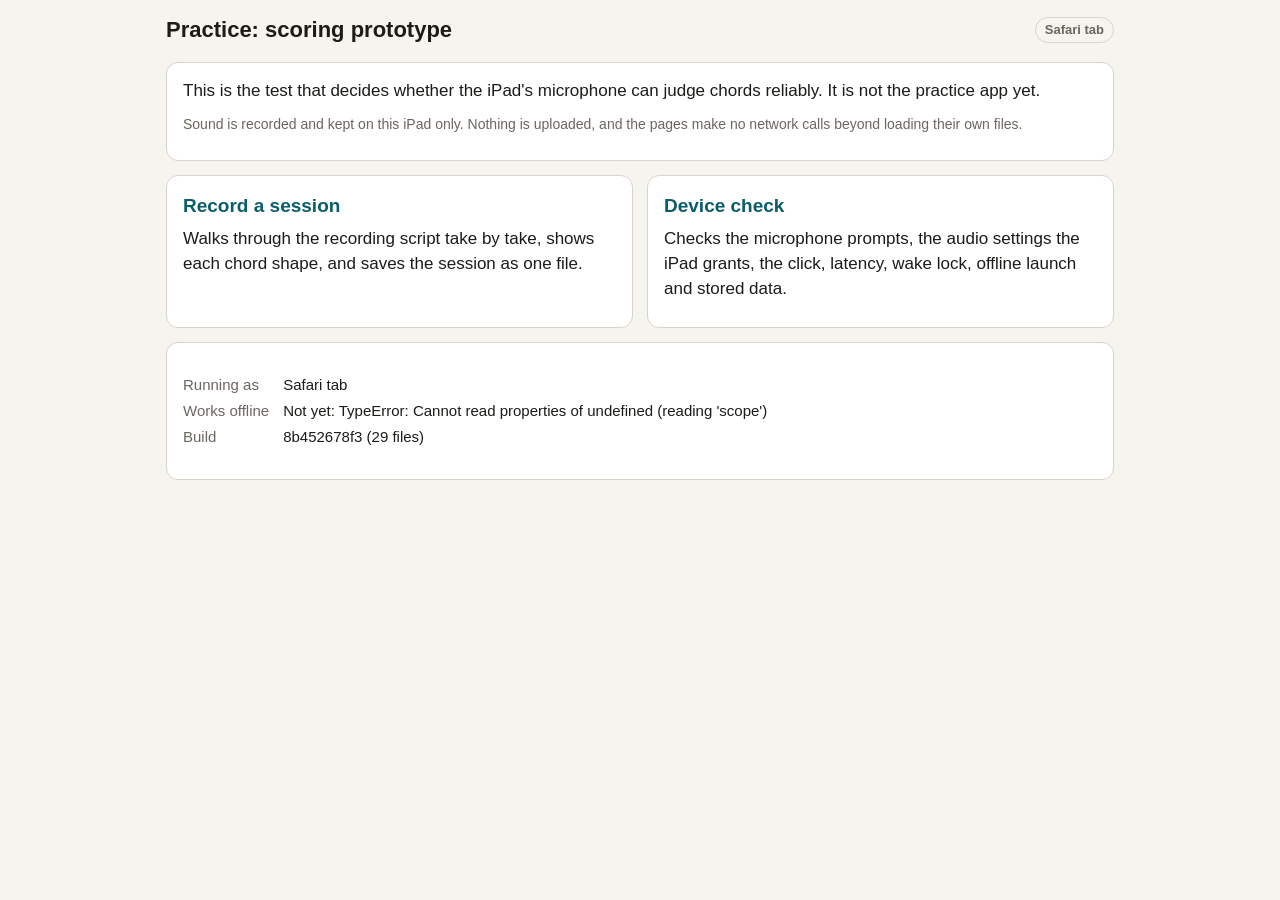
==== index.html @ 6414ef0d "Publish build 8b452678f3" ====
<!doctype html>
<html lang="en">
<head>
  <meta charset="utf-8">
  <meta name="viewport" content="width=device-width, initial-scale=1, viewport-fit=cover">
  <meta name="apple-mobile-web-app-capable" content="yes">
  <meta name="apple-mobile-web-app-title" content="Practice">
  <meta name="theme-color" content="#0b5d6b">
  <title>Practice</title>
  <link rel="manifest" href="manifest.webmanifest">
  <link rel="apple-touch-icon" href="icons/icon-180.png">
  <link rel="stylesheet" href="css/style.css">
</head>
<body>
  <header class="top">
    <h1>Practice: scoring prototype</h1>
    <span id="mode-chip" class="chip"></span>
  </header>
  <main>
    <div class="panel">
      <p>This is the test that decides whether the iPad's microphone can judge chords reliably. It is not the practice app yet.</p>
      <p class="small">Sound is recorded and kept on this iPad only. Nothing is uploaded, and the pages make no network calls beyond loading their own files.</p>
    </div>
    <div class="cards">
      <a class="card-link" href="capture.html">
        <div class="panel">
          <h2>Record a session</h2>
          <p>Walks through the recording script take by take, shows each chord shape, and saves the session as one file.</p>
        </div>
      </a>
      <a class="card-link" href="device-check.html">
        <div class="panel">
          <h2>Device check</h2>
          <p>Checks the microphone prompts, the audio settings the iPad grants, the click, latency, wake lock, offline launch and stored data.</p>
        </div>
      </a>
    </div>
    <div class="panel" style="margin-top:14px">
      <dl class="kv">
        <dt>Running as</dt><dd id="mode"></dd>
        <dt>Works offline</dt><dd id="offline">checking…</dd>
        <dt>Build</dt><dd id="build">…</dd>
      </dl>
    </div>
  </main>
  <script type="module" src="js/home.js"></script>
</body>
</html>
---- css/style.css ----
/* One stylesheet for every page. System fonts only: nothing is fetched. */

:root {
  --bg: #f6f4ef;
  --panel: #ffffff;
  --ink: #1d1b18;
  --muted: #6b665e;
  --line: #d9d4c9;
  --accent: #0b5d6b;
  --accent-ink: #ffffff;
  --warn: #9a4a00;
  --bad: #a3231c;
  --good: #1f6b3a;
  --flash: #f2b705;
  --radius: 12px;
  color-scheme: light dark;
}

@media (prefers-color-scheme: dark) {
  :root {
    --bg: #15171a;
    --panel: #1f2226;
    --ink: #ecebe7;
    --muted: #a09c94;
    --line: #363a40;
    --accent: #5cc3d3;
    --accent-ink: #0c1b1e;
    --warn: #f0a04b;
    --bad: #f08079;
    --good: #6fcf8f;
    --flash: #f2b705;
  }
}

* { box-sizing: border-box; }

html { -webkit-text-size-adjust: 100%; }

body {
  margin: 0;
  padding: env(safe-area-inset-top) env(safe-area-inset-right) env(safe-area-inset-bottom) env(safe-area-inset-left);
  background: var(--bg);
  color: var(--ink);
  font: 17px/1.45 -apple-system, BlinkMacSystemFont, "Segoe UI", Roboto, Helvetica, Arial, sans-serif;
}

main { max-width: 980px; margin: 0 auto; padding: 16px 16px 80px; }

header.top {
  display: flex; align-items: center; gap: 12px; flex-wrap: wrap;
  max-width: 980px; margin: 0 auto; padding: 14px 16px 0;
}
header.top h1 { font-size: 22px; margin: 0; flex: 1 1 auto; }
header.top a { color: var(--accent); text-decoration: none; font-size: 15px; }

h2 { font-size: 19px; margin: 0 0 8px; }
h3 { font-size: 17px; margin: 0 0 6px; }
p { margin: 0 0 10px; }
small, .small { font-size: 14px; color: var(--muted); }
.muted { color: var(--muted); }

.panel {
  background: var(--panel); border: 1px solid var(--line); border-radius: var(--radius);
  padding: 16px; margin: 0 0 14px;
}

.row { display: flex; gap: 10px; align-items: center; flex-wrap: wrap; }
.row.spread { justify-content: space-between; }
.stack > * + * { margin-top: 10px; }
.grow { flex: 1 1 auto; }

button, .button {
  font: inherit; font-weight: 600; min-height: 44px; padding: 9px 16px;
  border-radius: 10px; border: 1px solid var(--line); background: var(--panel); color: var(--ink);
  cursor: pointer; -webkit-tap-highlight-color: transparent; text-decoration: none; display: inline-block;
}
button.primary, .button.primary { background: var(--accent); color: var(--accent-ink); border-color: var(--accent); }
button.big { min-height: 64px; font-size: 20px; padding: 14px 26px; }
button.danger { color: var(--bad); }
button:disabled { opacity: 0.45; cursor: default; }

input[type="text"], input[type="number"], select, textarea {
  font: inherit; padding: 8px 10px; border-radius: 8px; border: 1px solid var(--line);
  background: var(--panel); color: var(--ink); min-height: 44px; max-width: 100%;
}
label { display: inline-flex; gap: 8px; align-items: center; }
label.field { display: flex; flex-direction: column; align-items: stretch; gap: 4px; font-size: 15px; }
input[type="checkbox"], input[type="radio"] { width: 22px; height: 22px; accent-color: var(--accent); }

table { border-collapse: collapse; width: 100%; font-size: 15px; }
th, td { text-align: left; padding: 6px 8px; border-bottom: 1px solid var(--line); vertical-align: top; }
th { color: var(--muted); font-weight: 600; }
td.num { font-variant-numeric: tabular-nums; }

details > summary { cursor: pointer; font-weight: 600; padding: 4px 0; }
pre { font: 13px/1.4 ui-monospace, Menlo, monospace; white-space: pre-wrap; word-break: break-word; margin: 6px 0 0; }

.chip {
  display: inline-block; font-size: 13px; font-weight: 600; padding: 3px 9px; border-radius: 999px;
  border: 1px solid var(--line); color: var(--muted); white-space: nowrap;
}
.chip.good { color: var(--good); border-color: var(--good); }
.chip.warn { color: var(--warn); border-color: var(--warn); }
.chip.bad { color: var(--bad); border-color: var(--bad); }

.banner { border-radius: var(--radius); padding: 12px 14px; margin: 0 0 14px; border: 1px solid var(--warn); color: var(--warn); background: var(--panel); }
.banner.bad { border-color: var(--bad); color: var(--bad); }
.banner.good { border-color: var(--good); color: var(--good); }

/* Level meter */
.meter { position: relative; height: 14px; border-radius: 7px; background: var(--line); overflow: hidden; min-width: 160px; flex: 1 1 200px; }
.meter > i { position: absolute; left: 0; top: 0; bottom: 0; width: 0%; background: var(--good); transition: width 60ms linear; }
.meter.hot > i { background: var(--bad); }

/* Chord cards and diagrams */
.chord-grid { display: grid; grid-template-columns: repeat(auto-fill, minmax(170px, 1fr)); gap: 10px; }
.chord-card { border: 1px solid var(--line); border-radius: var(--radius); padding: 10px; background: var(--panel); text-align: center; }
.chord-card.selected { border-color: var(--accent); box-shadow: 0 0 0 2px var(--accent) inset; }
.chord-card .name { font-size: 20px; font-weight: 700; }
.chord-card label { justify-content: center; font-size: 14px; }
.shape-pair { display: flex; gap: 18px; align-items: flex-start; flex-wrap: wrap; }
.shape-pair figure { margin: 0; text-align: center; }
.shape-pair figcaption { font-weight: 700; font-size: 18px; }

.chord-diagram { max-width: 100%; height: auto; }
.cd-name, .cd-num, .cd-pos { font: 600 13px -apple-system, sans-serif; fill: var(--muted); }
.cd-num { fill: var(--ink); }
.cd-mute { font: 600 15px -apple-system, sans-serif; fill: var(--muted); }
.cd-open { fill: none; stroke: var(--ink); stroke-width: 1.5; }
.cd-nut { stroke: var(--ink); stroke-width: 4; stroke-linecap: round; }
.cd-fret { stroke: var(--line); stroke-width: 1.5; }
.cd-string { stroke: var(--muted); stroke-width: 1.2; }
.cd-string.cd-damped { stroke: var(--bad); stroke-dasharray: 3 4; stroke-width: 1.6; }
.cd-string.cd-buzz { stroke: var(--warn); stroke-dasharray: 1 3; stroke-width: 1.8; }
.cd-dot { fill: var(--ink); }
.cd-dot.cd-moved { fill: var(--bad); }
.cd-dot-text { font: 700 12px -apple-system, sans-serif; fill: var(--panel); }
.cd-ghost { fill: none; stroke: var(--muted); stroke-width: 1.5; stroke-dasharray: 3 3; }
.cd-fault { font: 700 12px -apple-system, sans-serif; fill: var(--bad); }

/* Take list */
.take-list { list-style: none; margin: 0; padding: 0; }
.take-list li { display: flex; gap: 10px; align-items: center; padding: 8px 6px; border-bottom: 1px solid var(--line); cursor: pointer; }
.take-list li.current { background: color-mix(in srgb, var(--accent) 12%, transparent); border-radius: 8px; }
.dot { width: 12px; height: 12px; border-radius: 50%; border: 2px solid var(--muted); flex: 0 0 auto; }
.dot.recorded { background: var(--good); border-color: var(--good); }
.dot.skipped { background: var(--muted); }
.dot.flagged { background: var(--warn); border-color: var(--warn); }

.progress { height: 8px; border-radius: 4px; background: var(--line); overflow: hidden; }
.progress > i { display: block; height: 100%; width: 0%; background: var(--accent); }

/* The cue shown while recording */
.cue {
  border-radius: var(--radius); border: 2px solid var(--line); padding: 22px 16px; text-align: center;
  min-height: 190px; display: flex; flex-direction: column; justify-content: center; gap: 8px;
  background: var(--panel); transition: background-color 120ms ease-out;
}
.cue.flash { background: var(--flash); color: #1d1b18; border-color: var(--flash); transition: none; }
.cue .big-text { font-size: 44px; font-weight: 800; line-height: 1.1; }
.cue .sub-text { font-size: 22px; font-weight: 600; }
.beat-dots { display: flex; gap: 10px; justify-content: center; }
.beat-dots i { width: 22px; height: 22px; border-radius: 50%; border: 2px solid currentColor; opacity: 0.35; }
.beat-dots i.on { background: currentColor; opacity: 1; }

.recording-mark { display: inline-block; width: 12px; height: 12px; border-radius: 50%; background: var(--bad); margin-right: 6px; animation: pulse 1s ease-in-out infinite; }
@keyframes pulse { 50% { opacity: 0.3; } }

.kv { display: grid; grid-template-columns: max-content 1fr; gap: 4px 14px; font-size: 15px; }
.kv dt { color: var(--muted); }
.kv dd { margin: 0; font-variant-numeric: tabular-nums; word-break: break-word; }

.cards { display: grid; grid-template-columns: repeat(auto-fit, minmax(260px, 1fr)); gap: 14px; }
.card-link { display: block; text-decoration: none; color: inherit; }
.card-link .panel { height: 100%; margin: 0; }
.card-link h2 { color: var(--accent); }

.hidden { display: none !important; }
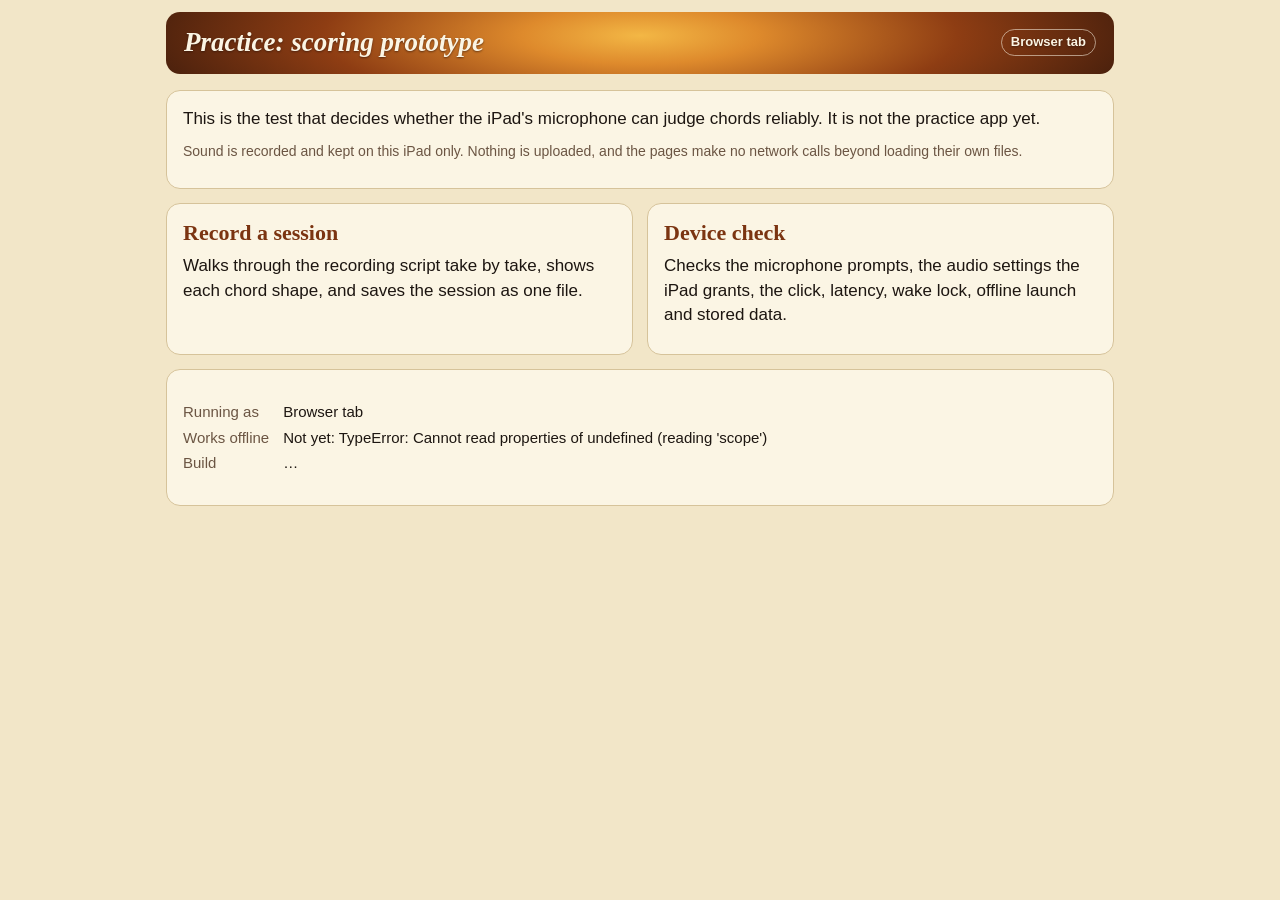
==== commit 8dbcf4e6: "Publish build 03336bb4fb" ====
--- a/index.html
+++ b/index.html
@@ -5,7 +5,7 @@
   <meta name="viewport" content="width=device-width, initial-scale=1, viewport-fit=cover">
   <meta name="apple-mobile-web-app-capable" content="yes">
   <meta name="apple-mobile-web-app-title" content="Practice">
-  <meta name="theme-color" content="#0b5d6b">
+  <meta name="theme-color" content="#2a130a">
   <title>Practice</title>
   <link rel="manifest" href="manifest.webmanifest">
   <link rel="apple-touch-icon" href="icons/icon-180.png">
--- a/css/style.css
+++ b/css/style.css
@@ -1,34 +1,63 @@
 /* One stylesheet for every page. System fonts only: nothing is fetched. */
 
 :root {
-  --bg: #f6f4ef;
-  --panel: #ffffff;
-  --ink: #1d1b18;
-  --muted: #6b665e;
-  --line: #d9d4c9;
-  --accent: #0b5d6b;
-  --accent-ink: #ffffff;
-  --warn: #9a4a00;
-  --bad: #a3231c;
-  --good: #1f6b3a;
-  --flash: #f2b705;
-  --radius: 12px;
+  /* Sunburst: the colours of an F-style mandolin. Spruce page, ivory-binding
+     panels, ebony ink, tobacco-brown actions, amber for the beat. Chord shapes
+     are drawn on an ebony fingerboard with pearl dots and bronze strings. */
+  --bg: #f2e6c8;
+  --panel: #fbf5e4;
+  --ink: #1d1611;
+  --muted: #6b5543;
+  --line: #d6c39a;
+  --accent: #7b3411;
+  --accent-ink: #fbf5e4;
+  --warn: #8a4700;
+  --bad: #a52a1c;
+  --good: #2c6a3b;
+  --flash: #f0a62a;
+  --flash-ink: #1d1611;
+  --board: #211914;
+  --board-edge: #211914;
+  --fret: #cfc9ba;
+  --string: #c49b5c;
+  --nut: #f4ead2;
+  --dot: #eef1ea;
+  --dot-ink: #211914;
+  --board-mark: #ff8a73;
+  --board-buzz: #f0a62a;
+  --head: radial-gradient(62% 230% at 50% 38%, #f3b745 0%, #de8a2c 20%, #8e3d13 54%, #2a130a 100%);
+  --head-ink: #fbf5e4;
+  --radius: 14px;
+  --font-display: Baskerville, "Hoefler Text", Georgia, serif;
+  --font-body: "Avenir Next", Avenir, -apple-system, BlinkMacSystemFont, "Segoe UI", Roboto, Helvetica, Arial, sans-serif;
   color-scheme: light dark;
 }
 
 @media (prefers-color-scheme: dark) {
   :root {
-    --bg: #15171a;
-    --panel: #1f2226;
-    --ink: #ecebe7;
-    --muted: #a09c94;
-    --line: #363a40;
-    --accent: #5cc3d3;
-    --accent-ink: #0c1b1e;
+    --bg: #15100c;
+    --panel: #221913;
+    --ink: #f4ead2;
+    --muted: #bba88c;
+    --line: #403025;
+    --accent: #eda63a;
+    --accent-ink: #1e1207;
     --warn: #f0a04b;
-    --bad: #f08079;
-    --good: #6fcf8f;
-    --flash: #f2b705;
+    --bad: #f0907e;
+    --good: #86c792;
+    --flash: #f4b544;
+    --flash-ink: #1e1207;
+    --board: #0c0907;
+    --board-edge: #403025;
+    --fret: #bdb7a8;
+    --string: #c49b5c;
+    --nut: #f4ead2;
+    --dot: #f1f3ec;
+    --dot-ink: #15100c;
+    --board-mark: #ff8a73;
+    --board-buzz: #f4b544;
+    --head: radial-gradient(62% 230% at 50% 38%, #e9a93a 0%, #c9741f 18%, #6f2d0d 52%, #1b0c06 100%);
+    --head-ink: #f4ead2;
   }
 }
 
@@ -41,20 +70,27 @@
   padding: env(safe-area-inset-top) env(safe-area-inset-right) env(safe-area-inset-bottom) env(safe-area-inset-left);
   background: var(--bg);
   color: var(--ink);
-  font: 17px/1.45 -apple-system, BlinkMacSystemFont, "Segoe UI", Roboto, Helvetica, Arial, sans-serif;
+  font: 17px/1.45 var(--font-body);
 }
 
 main { max-width: 980px; margin: 0 auto; padding: 16px 16px 80px; }
 
+/* The one flourish: a sunburst band, light in the middle and dark at the rim,
+   so the title on the left and the labels on the right both sit on the dark part. */
 header.top {
   display: flex; align-items: center; gap: 12px; flex-wrap: wrap;
-  max-width: 980px; margin: 0 auto; padding: 14px 16px 0;
-}
-header.top h1 { font-size: 22px; margin: 0; flex: 1 1 auto; }
-header.top a { color: var(--accent); text-decoration: none; font-size: 15px; }
-
-h2 { font-size: 19px; margin: 0 0 8px; }
-h3 { font-size: 17px; margin: 0 0 6px; }
+  max-width: 948px; margin: 12px auto 0; padding: 16px 18px;
+  background: var(--head); color: var(--head-ink); border-radius: var(--radius);
+}
+@media (max-width: 980px) { header.top { margin: 12px 16px 0; } }
+header.top h1 { font: italic 600 27px/1.1 var(--font-display); margin: 0; flex: 1 1 auto; }
+/* A soft dark edge keeps the lettering readable where a long title reaches the light middle. */
+header.top h1, header.top a, header.top .chip { text-shadow: 0 1px 2px rgba(42, 19, 10, 0.6); }
+header.top a { color: var(--head-ink); font-size: 15px; font-weight: 600; text-underline-offset: 3px; }
+header.top .chip { color: var(--head-ink); border-color: color-mix(in srgb, var(--head-ink) 55%, transparent); }
+
+h2 { font: 600 22px/1.2 var(--font-display); margin: 0 0 8px; }
+h3 { font: 600 19px/1.25 var(--font-display); margin: 0 0 6px; }
 p { margin: 0 0 10px; }
 small, .small { font-size: 14px; color: var(--muted); }
 .muted { color: var(--muted); }
@@ -63,6 +99,10 @@
   background: var(--panel); border: 1px solid var(--line); border-radius: var(--radius);
   padding: 16px; margin: 0 0 14px;
 }
+
+.panel.compact { padding: 10px 14px; }
+.panel.compact h2 { font-size: 19px; margin: 0; }
+.panel.compact p { margin: 0; }
 
 .row { display: flex; gap: 10px; align-items: center; flex-wrap: wrap; }
 .row.spread { justify-content: space-between; }
@@ -71,7 +111,7 @@
 
 button, .button {
   font: inherit; font-weight: 600; min-height: 44px; padding: 9px 16px;
-  border-radius: 10px; border: 1px solid var(--line); background: var(--panel); color: var(--ink);
+  border-radius: 12px; border: 1px solid var(--line); background: var(--panel); color: var(--ink);
   cursor: pointer; -webkit-tap-highlight-color: transparent; text-decoration: none; display: inline-block;
 }
 button.primary, .button.primary { background: var(--accent); color: var(--accent-ink); border-color: var(--accent); }
@@ -116,31 +156,35 @@
 .chord-grid { display: grid; grid-template-columns: repeat(auto-fill, minmax(170px, 1fr)); gap: 10px; }
 .chord-card { border: 1px solid var(--line); border-radius: var(--radius); padding: 10px; background: var(--panel); text-align: center; }
 .chord-card.selected { border-color: var(--accent); box-shadow: 0 0 0 2px var(--accent) inset; }
-.chord-card .name { font-size: 20px; font-weight: 700; }
+.chord-card .name { font: 700 22px/1.2 var(--font-display); }
 .chord-card label { justify-content: center; font-size: 14px; }
 .shape-pair { display: flex; gap: 18px; align-items: flex-start; flex-wrap: wrap; }
 .shape-pair figure { margin: 0; text-align: center; }
-.shape-pair figcaption { font-weight: 700; font-size: 18px; }
+.shape-pair figcaption { font: 700 19px/1.2 var(--font-display); margin-bottom: 4px; }
 
 .chord-diagram { max-width: 100%; height: auto; }
-.cd-name, .cd-num, .cd-pos { font: 600 13px -apple-system, sans-serif; fill: var(--muted); }
+/* Drawn as a small fingerboard: ebony, nickel frets, bronze strings, pearl dots.
+   The lines are far darker against their ground than the 3:1 a diagram needs. */
+.cd-board { fill: var(--board); stroke: var(--board-edge); stroke-width: 1; }
+.cd-name, .cd-num, .cd-pos { font: 600 13px var(--font-body); fill: var(--muted); }
 .cd-num { fill: var(--ink); }
-.cd-mute { font: 600 15px -apple-system, sans-serif; fill: var(--muted); }
+.cd-mute { font: 600 15px var(--font-body); fill: var(--muted); }
 .cd-open { fill: none; stroke: var(--ink); stroke-width: 1.5; }
-.cd-nut { stroke: var(--ink); stroke-width: 4; stroke-linecap: round; }
-.cd-fret { stroke: var(--line); stroke-width: 1.5; }
-.cd-string { stroke: var(--muted); stroke-width: 1.2; }
-.cd-string.cd-damped { stroke: var(--bad); stroke-dasharray: 3 4; stroke-width: 1.6; }
-.cd-string.cd-buzz { stroke: var(--warn); stroke-dasharray: 1 3; stroke-width: 1.8; }
-.cd-dot { fill: var(--ink); }
-.cd-dot.cd-moved { fill: var(--bad); }
-.cd-dot-text { font: 700 12px -apple-system, sans-serif; fill: var(--panel); }
-.cd-ghost { fill: none; stroke: var(--muted); stroke-width: 1.5; stroke-dasharray: 3 3; }
-.cd-fault { font: 700 12px -apple-system, sans-serif; fill: var(--bad); }
+.cd-nut { stroke: var(--nut); stroke-width: 4; stroke-linecap: round; }
+.cd-fret { stroke: var(--fret); stroke-width: 2; }
+.cd-string { stroke: var(--string); stroke-width: 1.3; }
+.cd-string.cd-damped { stroke: var(--board-mark); stroke-dasharray: 3 4; stroke-width: 1.8; }
+.cd-string.cd-buzz { stroke: var(--board-buzz); stroke-dasharray: 1 3; stroke-width: 2; }
+.cd-dot { fill: var(--dot); }
+.cd-dot.cd-moved { fill: var(--board-mark); }
+.cd-dot-text { font: 700 12px var(--font-body); fill: var(--dot-ink); }
+.cd-ghost { fill: none; stroke: var(--nut); stroke-width: 1.5; stroke-dasharray: 3 3; }
+.cd-fault { font: 700 12px var(--font-body); fill: var(--bad); }
 
 /* Take list */
 .take-list { list-style: none; margin: 0; padding: 0; }
-.take-list li { display: flex; gap: 10px; align-items: center; padding: 8px 6px; border-bottom: 1px solid var(--line); cursor: pointer; }
+.take-list li { border-bottom: 1px solid var(--line); }
+.take-row { display: flex; gap: 10px; align-items: center; width: 100%; text-align: left; font-weight: 400; border: 0; border-radius: 8px; background: transparent; padding: 8px 6px; min-height: 44px; }
 .take-list li.current { background: color-mix(in srgb, var(--accent) 12%, transparent); border-radius: 8px; }
 .dot { width: 12px; height: 12px; border-radius: 50%; border: 2px solid var(--muted); flex: 0 0 auto; }
 .dot.recorded { background: var(--good); border-color: var(--good); }
@@ -156,8 +200,8 @@
   min-height: 190px; display: flex; flex-direction: column; justify-content: center; gap: 8px;
   background: var(--panel); transition: background-color 120ms ease-out;
 }
-.cue.flash { background: var(--flash); color: #1d1b18; border-color: var(--flash); transition: none; }
-.cue .big-text { font-size: 44px; font-weight: 800; line-height: 1.1; }
+.cue.flash { background: var(--flash); color: var(--flash-ink); border-color: var(--flash); transition: none; }
+.cue .big-text { font: 700 50px/1.05 var(--font-display); }
 .cue .sub-text { font-size: 22px; font-weight: 600; }
 .beat-dots { display: flex; gap: 10px; justify-content: center; }
 .beat-dots i { width: 22px; height: 22px; border-radius: 50%; border: 2px solid currentColor; opacity: 0.35; }
@@ -176,3 +220,7 @@
 .card-link h2 { color: var(--accent); }
 
 .hidden { display: none !important; }
+
+button:focus-visible, .button:focus-visible, a:focus-visible, summary:focus-visible, select:focus-visible, input:focus-visible, textarea:focus-visible { outline: 3px solid var(--accent); outline-offset: 2px; }
+/* A wide table scrolls inside its own panel and never widens the page. */
+.panel { overflow-x: auto; }
